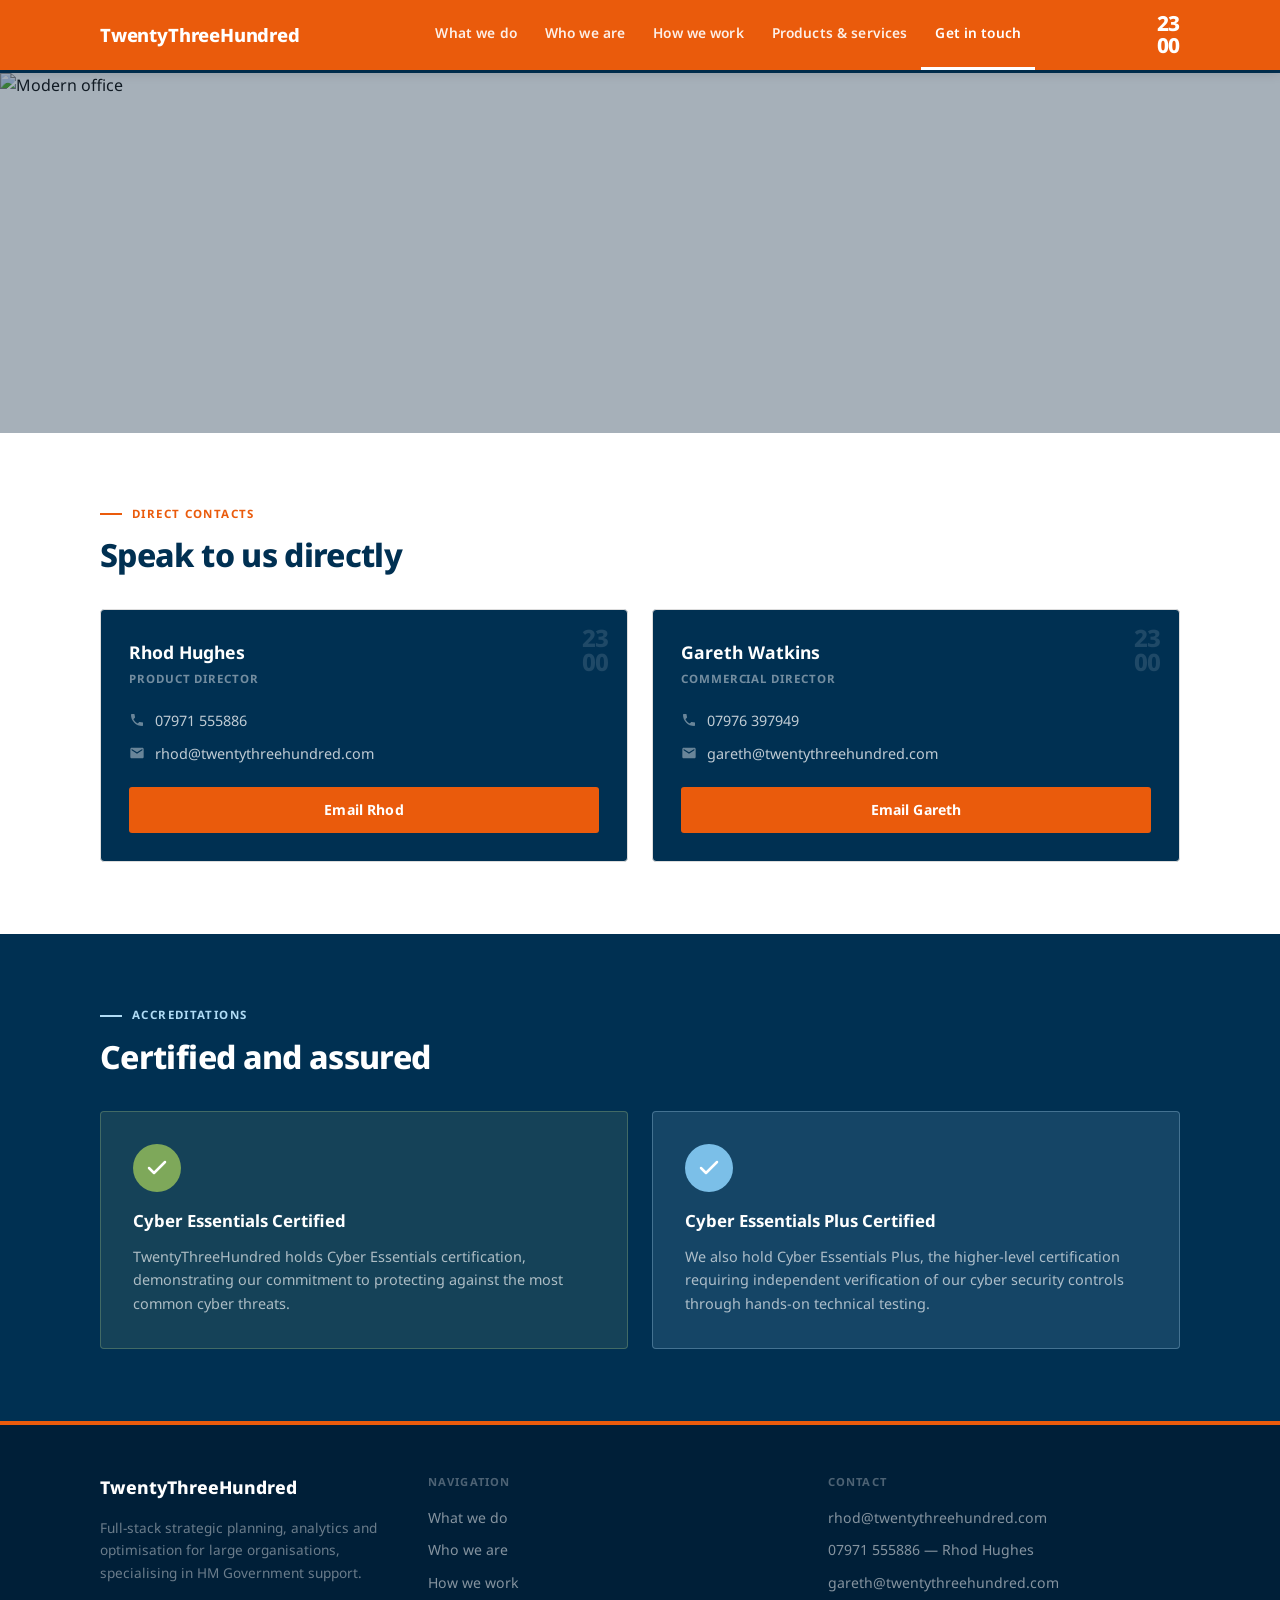
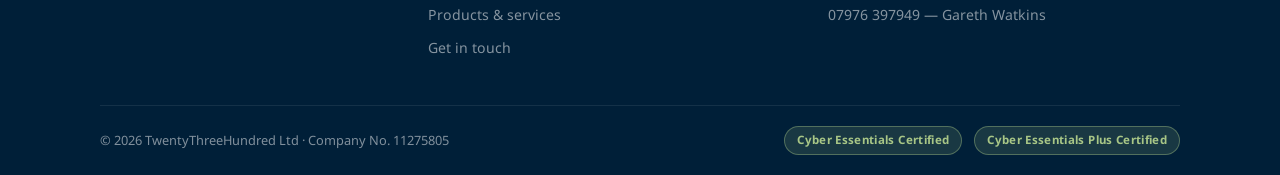
==== get-in-touch.html @ bb8312e0 "Full site rebuild v4" ====
<!DOCTYPE html>
<html lang="en">
<head>
<meta charset="UTF-8">
<meta name="viewport" content="width=device-width, initial-scale=1.0">
<title>Get in Touch — TwentyThreeHundred</title>
<link rel="preconnect" href="https://fonts.googleapis.com">
<link rel="preconnect" href="https://fonts.gstatic.com" crossorigin>
<link href="https://fonts.googleapis.com/css2?family=Noto+Sans:wght@400;500;600;700;800&display=swap" rel="stylesheet">
<link rel="stylesheet" href="style.css">
</head>
<body>

<header>
  <div class="wrap header-inner">
    <div class="logo-left">
      <span class="logo-left-text">TwentyThreeHundred</span>
    </div>
    <nav>
      <a href="index.html">What we do</a>
      <a href="who-we-are.html">Who we are</a>
      <a href="how-we-work.html">How we work</a>
      <a href="products-and-services.html">Products &amp; services</a>
      <a href="get-in-touch.html" class="active">Get in touch</a>
    </nav>
    <div class="logo-right">
      <div class="logo-right-text"><span>23</span><span>00</span></div>
    </div>
  </div>
</header>
<div class="accent-bar"></div>

<!-- HERO IMAGE - no text overlay as requested -->
<div style="position:relative;height:360px;overflow:hidden;">
  <img src="https://images.unsplash.com/photo-1497366216548-37526070297c?w=1600&q=80" alt="Modern office" style="width:100%;height:100%;object-fit:cover;object-position:center 40%;display:block;">
  <div style="position:absolute;inset:0;background:rgba(0,30,56,0.35);"></div>
</div>

<!-- CONTACT CARDS -->
<section class="section-white">
  <div class="wrap">
    <div class="section-eyebrow">Direct contacts</div>
    <h2>Speak to us directly</h2>
    <div class="two-col" style="margin-top:36px;align-items:start;gap:24px;">

      <!-- Card 1 - Rhod Hughes - navy with 2300 watermark logo -->
      <div class="contact-card">
        <div class="contact-card-logo">23<br>00</div>
        <h3>Rhod Hughes</h3>
        <div class="contact-role">Product Director</div>
        <div class="contact-row">
          <svg viewBox="0 0 24 24"><path d="M6.62 10.79c1.44 2.83 3.76 5.14 6.59 6.59l2.2-2.2c.27-.27.67-.36 1.02-.24 1.12.37 2.33.57 3.57.57.55 0 1 .45 1 1V20c0 .55-.45 1-1 1-9.39 0-17-7.61-17-17 0-.55.45-1 1-1h3.5c.55 0 1 .45 1 1 0 1.25.2 2.45.57 3.57.11.35.03.74-.25 1.02l-2.2 2.2z"/></svg>
          <a href="tel:07971555886">07971 555886</a>
        </div>
        <div class="contact-row">
          <svg viewBox="0 0 24 24"><path d="M20 4H4c-1.1 0-1.99.9-1.99 2L2 18c0 1.1.9 2 2 2h16c1.1 0 2-.9 2-2V6c0-1.1-.9-2-2-2zm0 4l-8 5-8-5V6l8 5 8-5v2z"/></svg>
          <a href="mailto:rhod@twentythreehundred.com">rhod@twentythreehundred.com</a>
        </div>
        <div style="margin-top:22px;">
          <a href="mailto:rhod@twentythreehundred.com" class="btn btn-orange" style="display:block;text-align:center;">Email Rhod</a>
        </div>
      </div>

      <!-- Card 2 - Gareth Watkins - same navy styling with 2300 watermark -->
      <div class="contact-card">
        <div class="contact-card-logo">23<br>00</div>
        <h3>Gareth Watkins</h3>
        <div class="contact-role">Commercial Director</div>
        <div class="contact-row">
          <svg viewBox="0 0 24 24"><path d="M6.62 10.79c1.44 2.83 3.76 5.14 6.59 6.59l2.2-2.2c.27-.27.67-.36 1.02-.24 1.12.37 2.33.57 3.57.57.55 0 1 .45 1 1V20c0 .55-.45 1-1 1-9.39 0-17-7.61-17-17 0-.55.45-1 1-1h3.5c.55 0 1 .45 1 1 0 1.25.2 2.45.57 3.57.11.35.03.74-.25 1.02l-2.2 2.2z"/></svg>
          <a href="tel:07976397949">07976 397949</a>
        </div>
        <div class="contact-row">
          <svg viewBox="0 0 24 24"><path d="M20 4H4c-1.1 0-1.99.9-1.99 2L2 18c0 1.1.9 2 2 2h16c1.1 0 2-.9 2-2V6c0-1.1-.9-2-2-2zm0 4l-8 5-8-5V6l8 5 8-5v2z"/></svg>
          <a href="mailto:gareth@twentythreehundred.com">gareth@twentythreehundred.com</a>
        </div>
        <div style="margin-top:22px;">
          <a href="mailto:gareth@twentythreehundred.com" class="btn btn-orange" style="display:block;text-align:center;">Email Gareth</a>
        </div>
      </div>

    </div>
  </div>
</section>

<!-- ACCREDITATIONS -->
<section class="section-navy">
  <div class="wrap">
    <div class="section-eyebrow light">Accreditations</div>
    <h2 class="white">Certified and assured</h2>
    <div class="two-col" style="margin-top:36px;align-items:start;gap:24px;">
      <div style="background:rgba(168,198,134,0.12);border:1px solid rgba(168,198,134,0.3);border-radius:4px;padding:32px;">
        <div style="width:48px;height:48px;background:var(--green-d);border-radius:50%;display:flex;align-items:center;justify-content:center;margin-bottom:16px;">
          <svg width="26" height="26" viewBox="0 0 26 26" fill="none"><path d="M5 13l5 5L21 7" stroke="white" stroke-width="2.5" stroke-linecap="round" stroke-linejoin="round"/></svg>
        </div>
        <h3 class="white" style="margin-bottom:10px;">Cyber Essentials Certified</h3>
        <p style="color:rgba(255,255,255,0.65);font-size:0.9rem;line-height:1.65;">TwentyThreeHundred holds Cyber Essentials certification, demonstrating our commitment to protecting against the most common cyber threats.</p>
      </div>
      <div style="background:rgba(175,219,245,0.12);border:1px solid rgba(175,219,245,0.3);border-radius:4px;padding:32px;">
        <div style="width:48px;height:48px;background:var(--sky-d);border-radius:50%;display:flex;align-items:center;justify-content:center;margin-bottom:16px;">
          <svg width="26" height="26" viewBox="0 0 26 26" fill="none"><path d="M5 13l5 5L21 7" stroke="white" stroke-width="2.5" stroke-linecap="round" stroke-linejoin="round"/></svg>
        </div>
        <h3 class="white" style="margin-bottom:10px;">Cyber Essentials Plus Certified</h3>
        <p style="color:rgba(255,255,255,0.65);font-size:0.9rem;line-height:1.65;">We also hold Cyber Essentials Plus, the higher-level certification requiring independent verification of our cyber security controls through hands-on technical testing.</p>
      </div>
    </div>
  </div>
</section>

<!-- FOOTER -->
<footer>
  <div class="wrap">
    <div class="footer-main">
      <div class="footer-brand">
        <div class="footer-brand-name">TwentyThreeHundred</div>
        <p>Full-stack strategic planning, analytics and optimisation for large organisations, specialising in HM Government support.</p>
      </div>
      <div class="footer-col">
        <h4>Navigation</h4>
        <a href="index.html">What we do</a>
        <a href="who-we-are.html">Who we are</a>
        <a href="how-we-work.html">How we work</a>
        <a href="products-and-services.html">Products &amp; services</a>
        <a href="get-in-touch.html">Get in touch</a>
      </div>
      <div class="footer-col">
        <h4>Contact</h4>
        <a href="mailto:rhod@twentythreehundred.com">rhod@twentythreehundred.com</a>
        <a href="tel:07971555886">07971 555886 — Rhod Hughes</a>
        <a href="mailto:gareth@twentythreehundred.com">gareth@twentythreehundred.com</a>
        <a href="tel:07976397949">07976 397949 — Gareth Watkins</a>
      </div>
    </div>
    <div class="footer-bottom">
      <span>&copy; 2026 TwentyThreeHundred Ltd · Company No. 11275805</span>
      <div class="footer-cert">
        <span class="cert-badge">Cyber Essentials Certified</span>
        <span class="cert-badge">Cyber Essentials Plus Certified</span>
      </div>
    </div>
  </div>
</footer>

</body>
</html>
---- style.css ----
/* ═══════════════════════════════════════════
   TwentyThreeHundred — Full Rebuild v4
   Palette: #EA5B0C orange  #003052 navy
            #AFDBF5 sky     #A8C686 green
            #848482 grey
   Font: Noto Sans (brand spec)
═══════════════════════════════════════════ */

:root {
  --orange:  #EA5B0C;
  --orange-d:#C44D0A;
  --navy:    #003052;
  --navy-d:  #001F38;
  --sky:     #AFDBF5;
  --sky-d:   #7BBFE8;
  --green:   #A8C686;
  --green-d: #7EA85A;
  --grey:    #848482;
  --grey-l:  #F0F0EF;
  --ink:     #1A1A1A;
  --muted:   #4D5560;
  --line:    #DCDCDC;
  --white:   #FFFFFF;
  --font:    'Noto Sans', -apple-system, BlinkMacSystemFont, sans-serif;
}

*, *::before, *::after { box-sizing: border-box; margin: 0; padding: 0; }
html { scroll-behavior: smooth; }
body { font-family: var(--font); color: var(--ink); background: var(--white); line-height: 1.6; font-size: 16px; }
img { max-width: 100%; display: block; }
a { color: inherit; text-decoration: none; }
.wrap { max-width: 1160px; margin: 0 auto; padding: 0 40px; }

/* ── HEADER ─────────────────────────────── */
header {
  background: var(--orange);
  position: sticky;
  top: 0;
  z-index: 200;
  box-shadow: 0 2px 12px rgba(0,0,0,0.15);
}
.header-inner {
  display: flex;
  align-items: center;
  justify-content: space-between;
  height: 70px;
  gap: 20px;
}

.logo-left img {
  height: 26px;
  width: auto;
  filter: brightness(0) invert(1);
  display: block;
}
.logo-left-text {
  font-weight: 800;
  font-size: 1.15rem;
  color: white;
  letter-spacing: -0.01em;
  white-space: nowrap;
}

.logo-right img {
  height: 50px;
  width: auto;
  filter: brightness(0) invert(1);
  display: block;
}
.logo-right-text {
  display: flex;
  flex-direction: column;
  line-height: 1.05;
  color: white;
  font-weight: 800;
  font-size: 1.3rem;
  letter-spacing: -0.02em;
}
.logo-right-text span { display: block; }

nav {
  display: flex;
  align-items: stretch;
  height: 70px;
  flex: 1;
  justify-content: center;
}
nav a {
  display: flex;
  align-items: center;
  padding: 0 14px;
  font-size: 0.86rem;
  font-weight: 600;
  color: rgba(255,255,255,0.9);
  letter-spacing: 0.01em;
  border-bottom: 3px solid transparent;
  transition: color 0.15s, border-color 0.15s, background 0.15s;
  white-space: nowrap;
}
nav a:hover { color: white; border-bottom-color: rgba(255,255,255,0.6); background: rgba(0,0,0,0.08); }
nav a.active { color: white; border-bottom-color: white; }

/* ── ACCENT BAR ─────────────────────────── */
.accent-bar { height: 3px; background: var(--navy); }

/* ── PAGE HERO ──────────────────────────── */
.page-hero {
  background: var(--navy);
  color: white;
  padding: 72px 0 64px;
  position: relative;
  overflow: hidden;
}
.page-hero::after {
  content: "";
  position: absolute;
  inset: 0;
  background: linear-gradient(135deg, rgba(234,91,12,0.15) 0%, transparent 55%);
  pointer-events: none;
}
.page-hero-inner { position: relative; z-index: 1; }
.page-eyebrow {
  display: inline-flex;
  align-items: center;
  gap: 10px;
  font-size: 0.72rem;
  font-weight: 700;
  letter-spacing: 0.12em;
  text-transform: uppercase;
  color: var(--orange);
  margin-bottom: 18px;
}
.page-eyebrow::before { content: ""; display: block; width: 28px; height: 2px; background: var(--orange); }
.page-hero h1 { font-size: 2.6rem; font-weight: 800; line-height: 1.08; letter-spacing: -0.025em; max-width: 22ch; margin-bottom: 18px; }
.page-hero p { font-size: 1.05rem; color: rgba(255,255,255,0.7); max-width: 55ch; line-height: 1.75; }

/* ── IMAGE HERO ─────────────────────────── */
.img-hero { position: relative; overflow: hidden; }
.img-hero img.hero-bg { width: 100%; height: 100%; object-fit: cover; object-position: center; display: block; }
.img-hero-overlay {
  position: absolute; inset: 0;
  background: linear-gradient(90deg, rgba(0,30,56,0.88) 0%, rgba(0,30,56,0.55) 55%, rgba(0,30,56,0.15) 100%);
  display: flex; align-items: center;
}
.img-hero-content { padding: 0 40px; }
.img-hero-content h1 { font-size: 2.6rem; font-weight: 800; line-height: 1.08; letter-spacing: -0.025em; color: white; margin-bottom: 16px; }
.img-hero-content p { font-size: 1.02rem; color: rgba(255,255,255,0.78); line-height: 1.75; max-width: 55ch; margin-bottom: 28px; }
.hero-eyebrow { display: inline-flex; align-items: center; gap: 10px; font-size: 0.72rem; font-weight: 700; letter-spacing: 0.12em; text-transform: uppercase; color: var(--sky); margin-bottom: 18px; }
.hero-eyebrow::before { content: ""; display: block; width: 24px; height: 2px; background: var(--sky); }

/* ── SECTIONS ───────────────────────────── */
.section-white { background: var(--white); padding: 72px 0; }
.section-grey { background: var(--grey-l); padding: 72px 0; }
.section-navy { background: var(--navy); padding: 72px 0; color: white; }
.section-sky { background: var(--sky); padding: 72px 0; }
.section-green { background: var(--green); padding: 72px 0; }
.section-orange { background: var(--orange); padding: 72px 0; color: white; }

.section-eyebrow {
  font-size: 0.72rem;
  font-weight: 700;
  letter-spacing: 0.12em;
  text-transform: uppercase;
  color: var(--orange);
  margin-bottom: 14px;
  display: flex;
  align-items: center;
  gap: 10px;
}
.section-eyebrow::before { content: ""; display: block; width: 22px; height: 2px; background: var(--orange); flex-shrink: 0; }
.section-eyebrow.light { color: var(--sky); }
.section-eyebrow.light::before { background: var(--sky); }
.section-eyebrow.white-ey { color: white; }
.section-eyebrow.white-ey::before { background: white; }

h2 { font-size: 2rem; font-weight: 800; line-height: 1.12; letter-spacing: -0.02em; color: var(--navy); margin-bottom: 18px; }
h2.white { color: white; }
h3 { font-size: 1.05rem; font-weight: 700; color: var(--navy); margin-bottom: 8px; }
h3.white { color: white; }
p.lead { font-size: 1rem; color: var(--muted); line-height: 1.78; margin-bottom: 14px; }
p.lead.white { color: rgba(255,255,255,0.72); }

/* ── BUTTONS ────────────────────────────── */
.btn { display: inline-block; padding: 12px 26px; font-family: var(--font); font-weight: 700; font-size: 0.88rem; border-radius: 3px; transition: all 0.15s; cursor: pointer; letter-spacing: 0.01em; border: none; }
.btn-orange { background: var(--orange); color: white; }
.btn-orange:hover { background: var(--orange-d); }
.btn-navy { background: var(--navy); color: white; }
.btn-navy:hover { background: var(--navy-d); }
.btn-white { background: white; color: var(--navy); }
.btn-white:hover { background: var(--grey-l); }
.btn-outline-white { background: transparent; color: white; border: 2px solid rgba(255,255,255,0.5); padding: 12px 26px; font-family: var(--font); font-weight: 700; font-size: 0.88rem; border-radius: 3px; transition: all 0.15s; display: inline-block; }
.btn-outline-white:hover { border-color: white; background: rgba(255,255,255,0.08); }

/* ── GRIDS ──────────────────────────────── */
.two-col { display: grid; grid-template-columns: 1fr 1fr; gap: 56px; align-items: center; }
.two-col.start { align-items: start; }
.three-col { display: grid; grid-template-columns: repeat(3, 1fr); gap: 22px; }
.two-by-two { display: grid; grid-template-columns: 1fr 1fr; gap: 16px; }

/* ── CARDS ──────────────────────────────── */
.card { background: white; border: 1px solid var(--line); border-radius: 4px; padding: 28px; }
.card-top-orange { border-top: 4px solid var(--orange); }
.card-top-sky { border-top: 4px solid var(--sky-d); }
.card-top-green { border-top: 4px solid var(--green-d); }
.card-top-navy { border-top: 4px solid var(--navy); }
.card-top-grey { border-top: 4px solid var(--grey); }
.card p { font-size: 0.9rem; color: var(--muted); line-height: 1.65; }
.card h3 { margin-bottom: 10px; }

/* ── APPROACH CARDS ─────────────────────── */
.approach-card { background: white; border-radius: 4px; padding: 24px 26px; border-left: 5px solid var(--orange); box-shadow: 0 1px 4px rgba(0,0,0,0.06); }
.approach-card.sky { border-left-color: var(--sky-d); }
.approach-card.green { border-left-color: var(--green-d); }
.approach-card.navy { border-left-color: var(--navy); }
.approach-card h3 { font-size: 0.95rem; margin-bottom: 6px; }
.approach-card p { font-size: 0.88rem; color: var(--muted); line-height: 1.65; margin: 0; }

/* ── PILLAR CARDS ───────────────────────── */
.pillar-card { border-radius: 4px; padding: 32px 28px; text-align: center; background: white; border: 1px solid var(--line); }
.pillar-from { font-size: 0.72rem; font-weight: 700; letter-spacing: 0.08em; text-transform: uppercase; color: var(--grey); margin-bottom: 10px; }
.pillar-to { font-size: 1rem; font-weight: 700; color: var(--navy); margin-bottom: 14px; }
.pillar-card p { font-size: 0.88rem; color: var(--muted); line-height: 1.65; }

/* ── LIFECYCLE CIRCLE ───────────────────── */
.lifecycle-circle {
  display: flex;
  justify-content: center;
  align-items: flex-start;
  gap: 20px;
  flex-wrap: wrap;
  margin-top: 44px;
  position: relative;
}
.lifecycle-circle::before {
  content: "";
  position: absolute;
  top: 38px;
  left: 10%;
  right: 10%;
  height: 2px;
  background: linear-gradient(90deg, var(--orange), var(--sky-d), var(--green-d), var(--grey), var(--orange));
  opacity: 0.25;
  border-radius: 2px;
}
.lc-node { display: flex; flex-direction: column; align-items: center; text-align: center; width: 150px; }
.lc-circle {
  width: 78px; height: 78px; border-radius: 50%;
  display: flex; align-items: center; justify-content: center;
  margin-bottom: 14px;
  font-size: 0.75rem; font-weight: 700; color: white;
  text-align: center; line-height: 1.3; padding: 10px;
  position: relative; z-index: 1;
}
.lc-node h4 { font-size: 0.85rem; font-weight: 700; color: white; margin-bottom: 5px; }
.lc-node p { font-size: 0.74rem; color: rgba(255,255,255,0.52); line-height: 1.5; }

/* ── SERVICE LIST ───────────────────────── */
.svc-list { display: flex; flex-direction: column; gap: 0; margin-top: 32px; border-radius: 6px; overflow: hidden; box-shadow: 0 2px 16px rgba(0,0,0,0.07); }
.svc-row {
  display: grid;
  grid-template-columns: 64px 190px 1fr;
  align-items: start;
  gap: 28px;
  padding: 26px 32px;
  background: white;
  border-bottom: 1px solid var(--line);
  transition: background 0.15s;
}
.svc-row:last-child { border-bottom: none; }
.svc-row:hover { background: #FAFBFC; }
.svc-row-icon { width: 52px; height: 52px; object-fit: contain; margin-top: 4px; }
.svc-row-name { font-size: 0.98rem; font-weight: 700; color: var(--navy); line-height: 1.3; padding-top: 4px; }
.svc-row-body p { font-size: 0.88rem; color: var(--muted); line-height: 1.65; margin-bottom: 10px; }
.svc-tags { display: flex; gap: 6px; flex-wrap: wrap; }
.svc-tag { font-size: 0.7rem; font-weight: 600; color: var(--orange); background: rgba(234,91,12,0.08); border: 1px solid rgba(234,91,12,0.22); padding: 3px 9px; border-radius: 100px; }
.svc-row:nth-child(1) { border-left: 5px solid var(--orange); }
.svc-row:nth-child(2) { border-left: 5px solid var(--sky-d); }
.svc-row:nth-child(3) { border-left: 5px solid var(--green-d); }
.svc-row:nth-child(4) { border-left: 5px solid var(--navy); }
.svc-row:nth-child(5) { border-left: 5px solid var(--grey); }
.svc-row:nth-child(6) { border-left: 5px solid var(--orange); }
.svc-row:nth-child(7) { border-left: 5px solid var(--sky-d); }
.svc-row:nth-child(8) { border-left: 5px solid var(--green-d); }
.svc-row:nth-child(9) { border-left: 5px solid var(--navy); }
.svc-row:nth-child(10) { border-left: 5px solid var(--grey); }

/* ── STATS ROW ──────────────────────────── */
.stats-row { display: flex; gap: 0; background: var(--orange); }
.stat { flex: 1; padding: 26px 32px; border-right: 1px solid rgba(255,255,255,0.2); text-align: center; }
.stat:last-child { border-right: none; }
.stat-num { font-size: 2.2rem; font-weight: 800; color: white; line-height: 1; }
.stat-label { font-size: 0.72rem; font-weight: 600; color: rgba(255,255,255,0.82); text-transform: uppercase; letter-spacing: 0.05em; margin-top: 4px; }

/* ── IMAGE BLOCKS ───────────────────────── */
.img-block { border-radius: 4px; overflow: hidden; }
.img-block img { width: 100%; height: 300px; object-fit: cover; display: block; }
.img-block-tall img { height: 400px; }

/* ── CONTACT CARDS ──────────────────────── */
.contact-card {
  border: 1px solid var(--line);
  border-radius: 4px;
  padding: 28px;
  background: var(--navy);
  color: white;
  position: relative;
  overflow: hidden;
}
.contact-card-logo {
  position: absolute;
  top: 16px;
  right: 18px;
  font-size: 1.5rem;
  font-weight: 800;
  color: rgba(255,255,255,0.12);
  line-height: 1;
  text-align: right;
  letter-spacing: -0.02em;
}
.contact-card h3 { color: white; margin-bottom: 4px; font-size: 1.1rem; }
.contact-role { font-size: 0.72rem; font-weight: 700; letter-spacing: 0.08em; text-transform: uppercase; color: rgba(255,255,255,0.45); margin-bottom: 20px; }
.contact-row { display: flex; align-items: center; gap: 10px; font-size: 0.9rem; color: rgba(255,255,255,0.75); margin-bottom: 10px; }
.contact-row svg { width: 16px; height: 16px; flex-shrink: 0; opacity: 0.55; fill: currentColor; }
.contact-row a { color: rgba(255,255,255,0.75); transition: color 0.15s; }
.contact-row a:hover { color: white; }

/* ── FOOTER ─────────────────────────────── */
footer { background: var(--navy-d); color: rgba(255,255,255,0.5); border-top: 4px solid var(--orange); }
.footer-main { padding: 48px 0 36px; display: grid; grid-template-columns: 280px 1fr 1fr; gap: 48px; }
.footer-brand p { font-size: 0.85rem; color: rgba(255,255,255,0.42); margin-top: 16px; line-height: 1.65; }
.footer-col h4 { font-size: 0.7rem; font-weight: 700; letter-spacing: 0.1em; text-transform: uppercase; color: rgba(255,255,255,0.3); margin-bottom: 16px; }
.footer-col a { display: block; font-size: 0.88rem; color: rgba(255,255,255,0.52); margin-bottom: 10px; transition: color 0.15s; }
.footer-col a:hover { color: white; }
.footer-bottom { border-top: 1px solid rgba(255,255,255,0.08); padding: 20px 0; display: flex; justify-content: space-between; align-items: center; font-size: 0.8rem; flex-wrap: wrap; gap: 8px; }
.footer-cert { display: flex; gap: 12px; flex-wrap: wrap; }
.cert-badge { background: rgba(168,198,134,0.15); border: 1px solid rgba(168,198,134,0.4); color: var(--green); font-size: 0.72rem; font-weight: 700; padding: 4px 12px; border-radius: 100px; letter-spacing: 0.03em; }

/* ── SHARED FOOTER HTML ─────────────────── */
.footer-brand-name { font-weight: 800; font-size: 1.1rem; color: white; }

/* ── RESPONSIVE ─────────────────────────── */
@media (max-width: 1024px) {
  .svc-row { grid-template-columns: 52px 1fr; }
  .svc-row-name { grid-column: 2; }
  .svc-row-body { grid-column: 1 / -1; }
}
@media (max-width: 860px) {
  .two-col, .three-col { grid-template-columns: 1fr; gap: 28px; }
  .two-by-two { grid-template-columns: 1fr; }
  .page-hero h1, .img-hero-content h1 { font-size: 1.9rem; }
  h2 { font-size: 1.7rem; }
  .footer-main { grid-template-columns: 1fr; gap: 28px; }
  .wrap { padding: 0 20px; }
  nav a { padding: 0 9px; font-size: 0.78rem; }
  .stats-row { flex-wrap: wrap; }
  .stat { min-width: 50%; }
}
@media (max-width: 640px) {
  nav a:not(.active) { display: none; }
  .lifecycle-circle::before { display: none; }
}
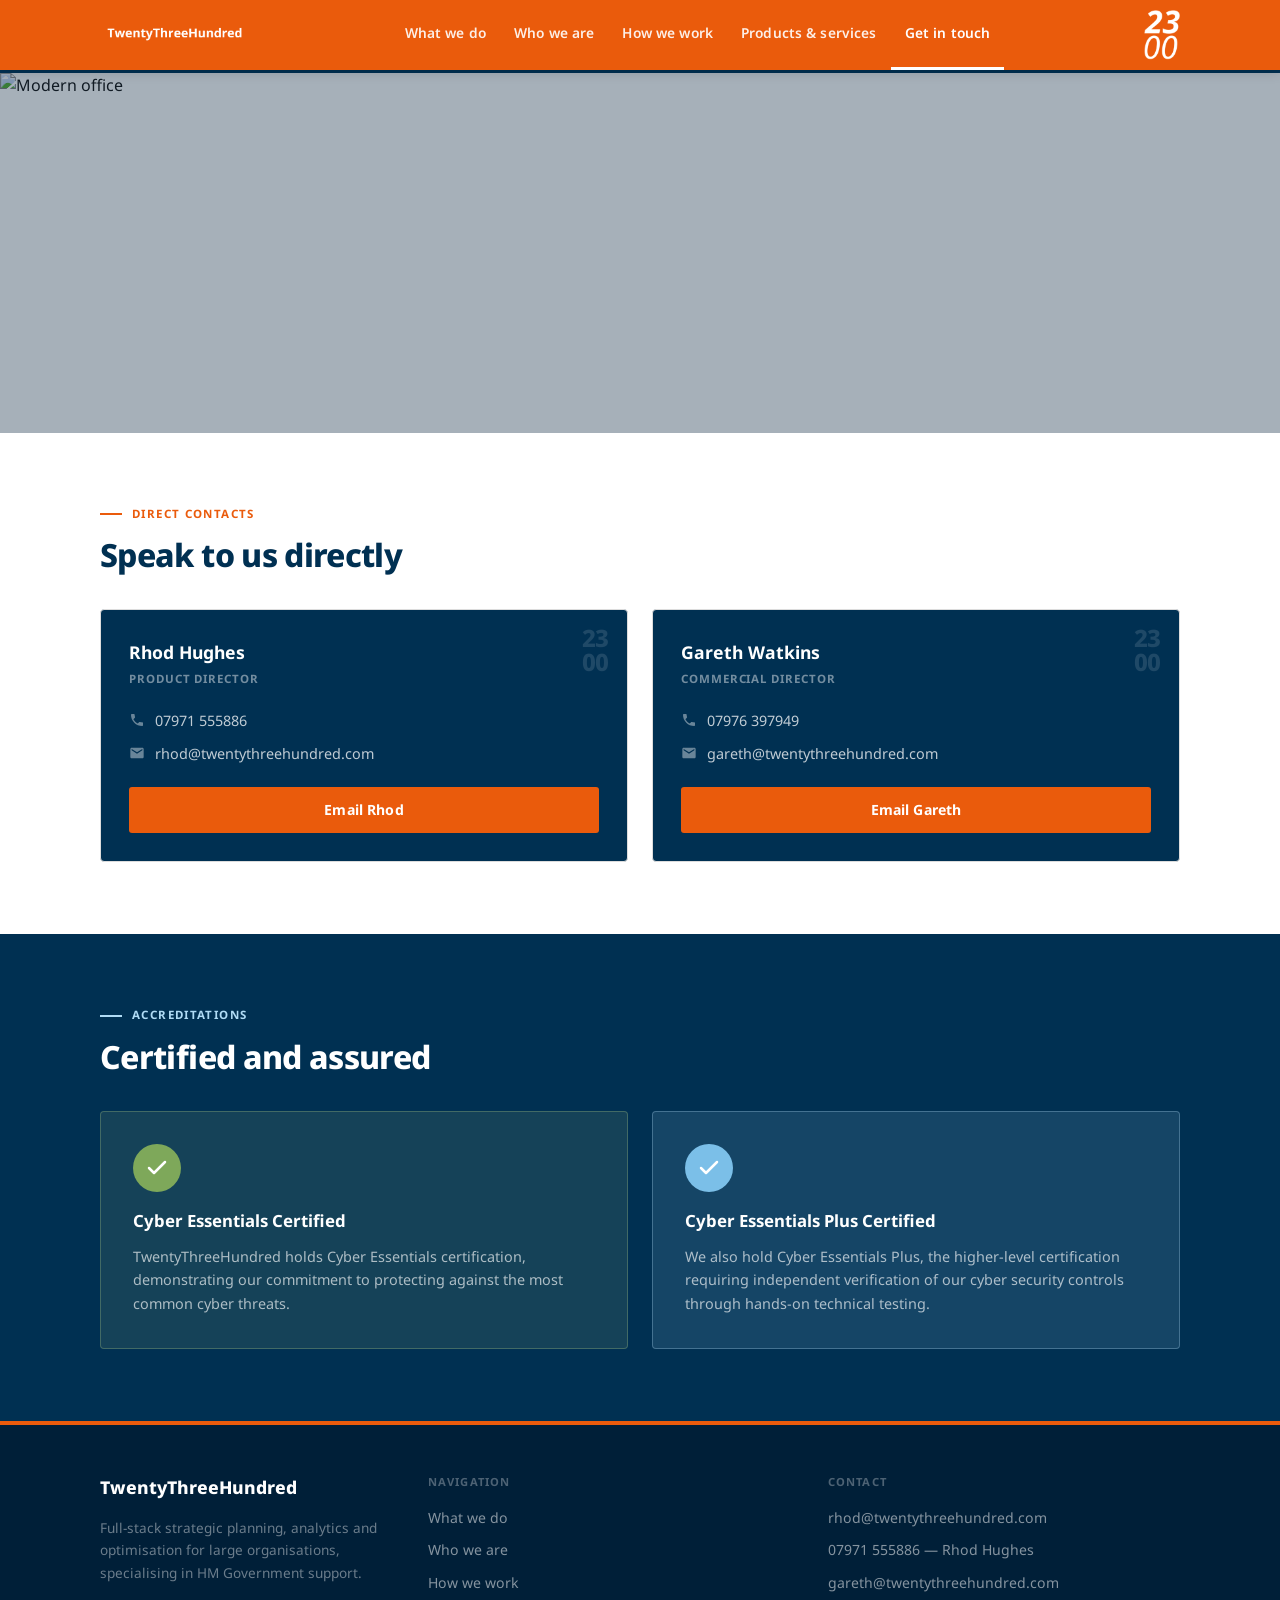
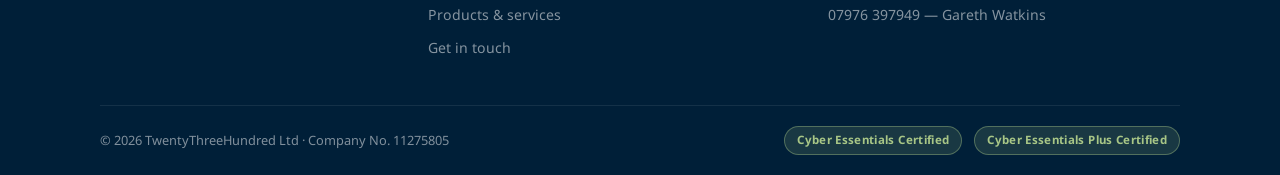
==== commit 6a2bc99b: "Replace text logos with image logos in header" ====
--- a/get-in-touch.html
+++ b/get-in-touch.html
@@ -14,7 +14,7 @@
 <header>
   <div class="wrap header-inner">
     <div class="logo-left">
-      <span class="logo-left-text">TwentyThreeHundred</span>
+      <img src="TwentyThreeHundred Logo White.png" alt="TwentyThreeHundred">
     </div>
     <nav>
       <a href="index.html">What we do</a>
@@ -24,7 +24,7 @@
       <a href="get-in-touch.html" class="active">Get in touch</a>
     </nav>
     <div class="logo-right">
-      <div class="logo-right-text"><span>23</span><span>00</span></div>
+      <img src="2300 Logo White.png" alt="2300">
     </div>
   </div>
 </header>
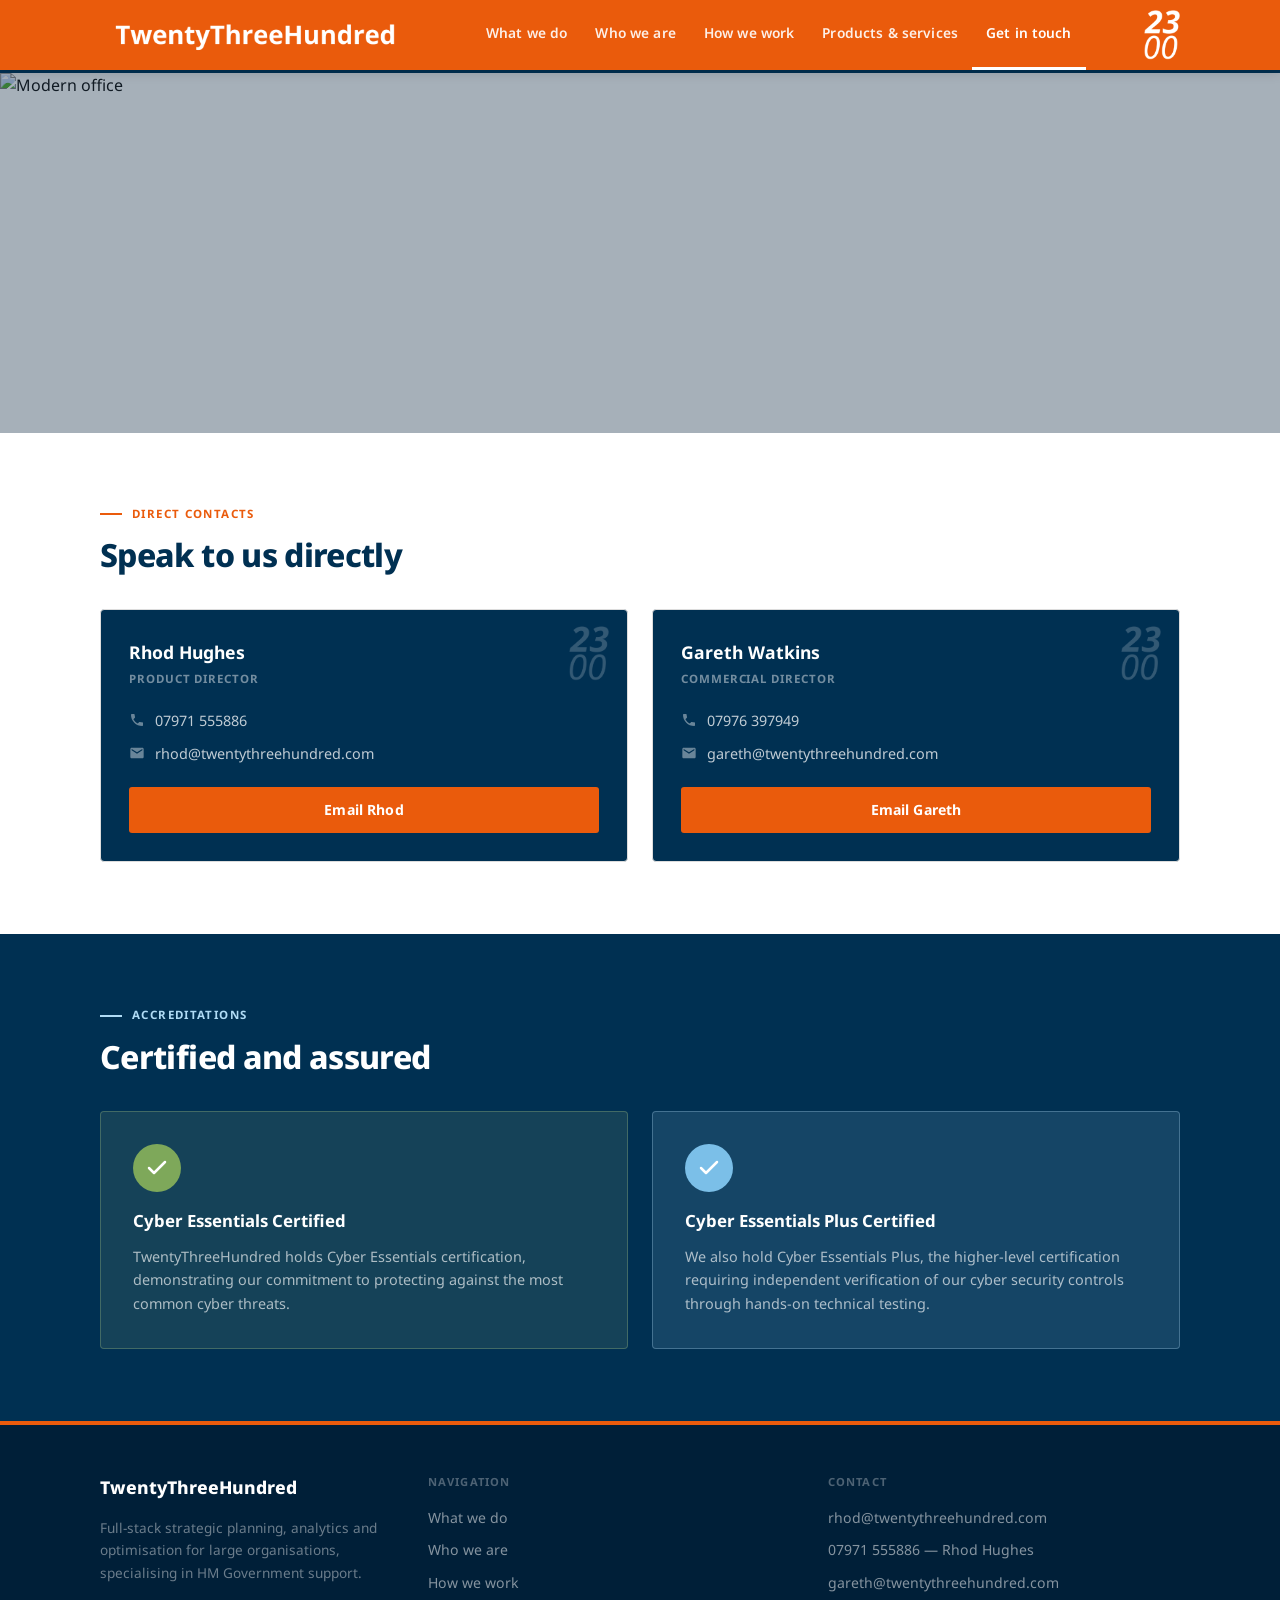
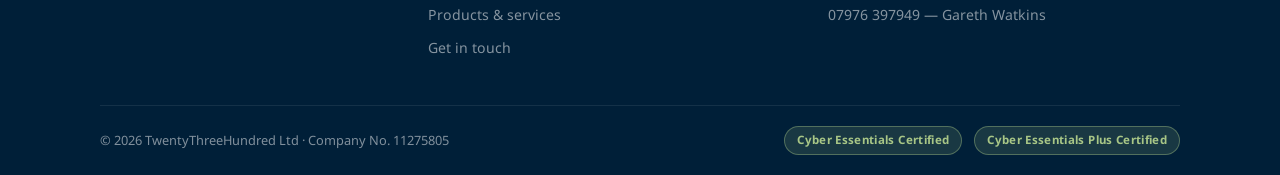
==== commit 79494091: "Replace text logos with image logos for contacts" ====
--- a/get-in-touch.html
+++ b/get-in-touch.html
@@ -45,7 +45,7 @@
 
       <!-- Card 1 - Rhod Hughes - navy with 2300 watermark logo -->
       <div class="contact-card">
-        <div class="contact-card-logo">23<br>00</div>
+        <img src="2300 Logo White.png" alt="2300" style="width:40px;opacity:0.2;position:absolute;top:16px;right:18px;">
         <h3>Rhod Hughes</h3>
         <div class="contact-role">Product Director</div>
         <div class="contact-row">
@@ -63,7 +63,7 @@
 
       <!-- Card 2 - Gareth Watkins - same navy styling with 2300 watermark -->
       <div class="contact-card">
-        <div class="contact-card-logo">23<br>00</div>
+        <img src="2300 Logo White.png" alt="2300" style="width:40px;opacity:0.2;position:absolute;top:16px;right:18px;">
         <h3>Gareth Watkins</h3>
         <div class="contact-role">Commercial Director</div>
         <div class="contact-row">
--- a/style.css
+++ b/style.css
@@ -48,10 +48,11 @@
 }
 
 .logo-left img {
-  height: 26px;
+  height: 54px;
   width: auto;
   filter: brightness(0) invert(1);
   display: block;
+   margin-top: 8px;
 }
 .logo-left-text {
   font-weight: 800;
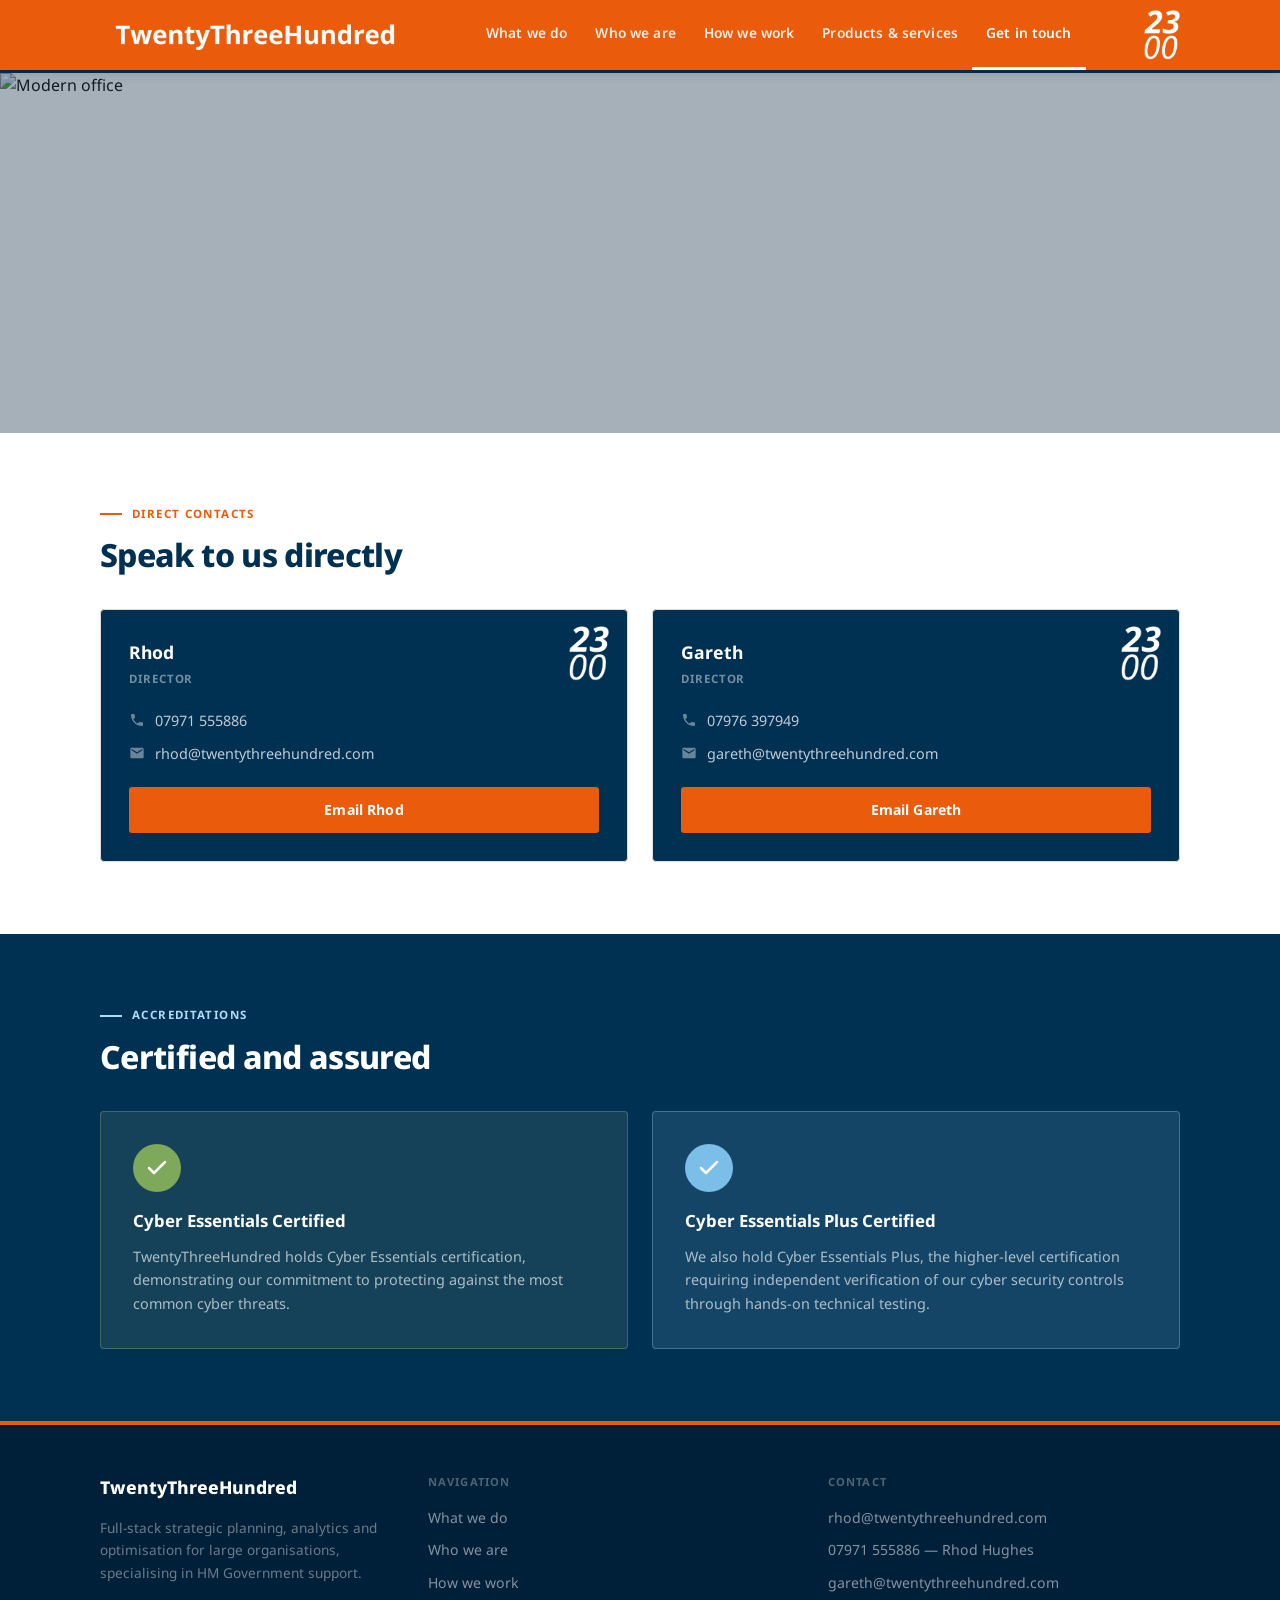
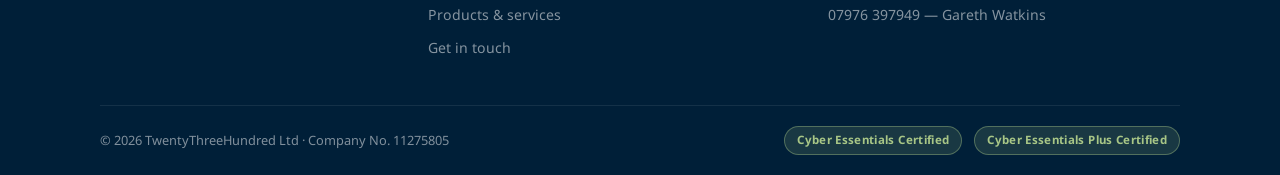
==== commit fdfe98ff: "Update contact cards with new titles and image opacity" ====
--- a/get-in-touch.html
+++ b/get-in-touch.html
@@ -32,7 +32,7 @@
 
 <!-- HERO IMAGE - no text overlay as requested -->
 <div style="position:relative;height:360px;overflow:hidden;">
-  <img src="https://images.unsplash.com/photo-1497366216548-37526070297c?w=1600&q=80" alt="Modern office" style="width:100%;height:100%;object-fit:cover;object-position:center 40%;display:block;">
+  <img src="https://images.unsplash.com/photo-1497366811353-6870744d04b2?w=1600&q=80" alt="Modern office" style="width:100%;height:100%;object-fit:cover;object-position:center 40%;display:block;">
   <div style="position:absolute;inset:0;background:rgba(0,30,56,0.35);"></div>
 </div>
 
@@ -45,9 +45,9 @@
 
       <!-- Card 1 - Rhod Hughes - navy with 2300 watermark logo -->
       <div class="contact-card">
-        <img src="2300 Logo White.png" alt="2300" style="width:40px;opacity:0.2;position:absolute;top:16px;right:18px;">
-        <h3>Rhod Hughes</h3>
-        <div class="contact-role">Product Director</div>
+        <img src="2300 Logo White.png" alt="2300" style="width:40px;opacity:1;position:absolute;top:16px;right:18px;">
+        <h3>Rhod</h3>
+        <div class="contact-role">Director</div>
         <div class="contact-row">
           <svg viewBox="0 0 24 24"><path d="M6.62 10.79c1.44 2.83 3.76 5.14 6.59 6.59l2.2-2.2c.27-.27.67-.36 1.02-.24 1.12.37 2.33.57 3.57.57.55 0 1 .45 1 1V20c0 .55-.45 1-1 1-9.39 0-17-7.61-17-17 0-.55.45-1 1-1h3.5c.55 0 1 .45 1 1 0 1.25.2 2.45.57 3.57.11.35.03.74-.25 1.02l-2.2 2.2z"/></svg>
           <a href="tel:07971555886">07971 555886</a>
@@ -63,9 +63,9 @@
 
       <!-- Card 2 - Gareth Watkins - same navy styling with 2300 watermark -->
       <div class="contact-card">
-        <img src="2300 Logo White.png" alt="2300" style="width:40px;opacity:0.2;position:absolute;top:16px;right:18px;">
-        <h3>Gareth Watkins</h3>
-        <div class="contact-role">Commercial Director</div>
+       <img src="2300 Logo White.png" alt="2300" style="width:40px;opacity:1;position:absolute;top:16px;right:18px;">
+        <h3>Gareth</h3>
+        <div class="contact-role">Director</div>
         <div class="contact-row">
           <svg viewBox="0 0 24 24"><path d="M6.62 10.79c1.44 2.83 3.76 5.14 6.59 6.59l2.2-2.2c.27-.27.67-.36 1.02-.24 1.12.37 2.33.57 3.57.57.55 0 1 .45 1 1V20c0 .55-.45 1-1 1-9.39 0-17-7.61-17-17 0-.55.45-1 1-1h3.5c.55 0 1 .45 1 1 0 1.25.2 2.45.57 3.57.11.35.03.74-.25 1.02l-2.2 2.2z"/></svg>
           <a href="tel:07976397949">07976 397949</a>
--- a/style.css
+++ b/style.css
@@ -132,7 +132,7 @@
   margin-bottom: 18px;
 }
 .page-eyebrow::before { content: ""; display: block; width: 28px; height: 2px; background: var(--orange); }
-.page-hero h1 { font-size: 2.6rem; font-weight: 800; line-height: 1.08; letter-spacing: -0.025em; max-width: 22ch; margin-bottom: 18px; }
+.page-hero h1 { font-size: 2.6rem; font-weight: 800; line-height: 1.08; letter-spacing: -0.025em; max-width: 55ch; margin-bottom: 18px; }
 .page-hero p { font-size: 1.05rem; color: rgba(255,255,255,0.7); max-width: 55ch; line-height: 1.75; }
 
 /* ── IMAGE HERO ─────────────────────────── */
@@ -158,6 +158,7 @@
 .section-orange { background: var(--orange); padding: 72px 0; color: white; }
 
 .section-eyebrow {
+  font-family: var(--font);
   font-size: 0.72rem;
   font-weight: 700;
   letter-spacing: 0.12em;
@@ -174,7 +175,16 @@
 .section-eyebrow.white-ey { color: white; }
 .section-eyebrow.white-ey::before { background: white; }
 
-h2 { font-size: 2rem; font-weight: 800; line-height: 1.12; letter-spacing: -0.02em; color: var(--navy); margin-bottom: 18px; }
+.banner-quote {
+  font-family: var(--font);
+  font-size: 1.6rem;
+  font-weight: 700;
+  line-height: 1.35;
+  letter-spacing: -0.01em;
+  margin: 0;
+}
+
+h2 { font-family: var(--font); font-size: 2rem; font-weight: 800; line-height: 1.12; letter-spacing: -0.02em; color: var(--navy); margin-bottom: 18px; }
 h2.white { color: white; }
 h3 { font-size: 1.05rem; font-weight: 700; color: var(--navy); margin-bottom: 8px; }
 h3.white { color: white; }
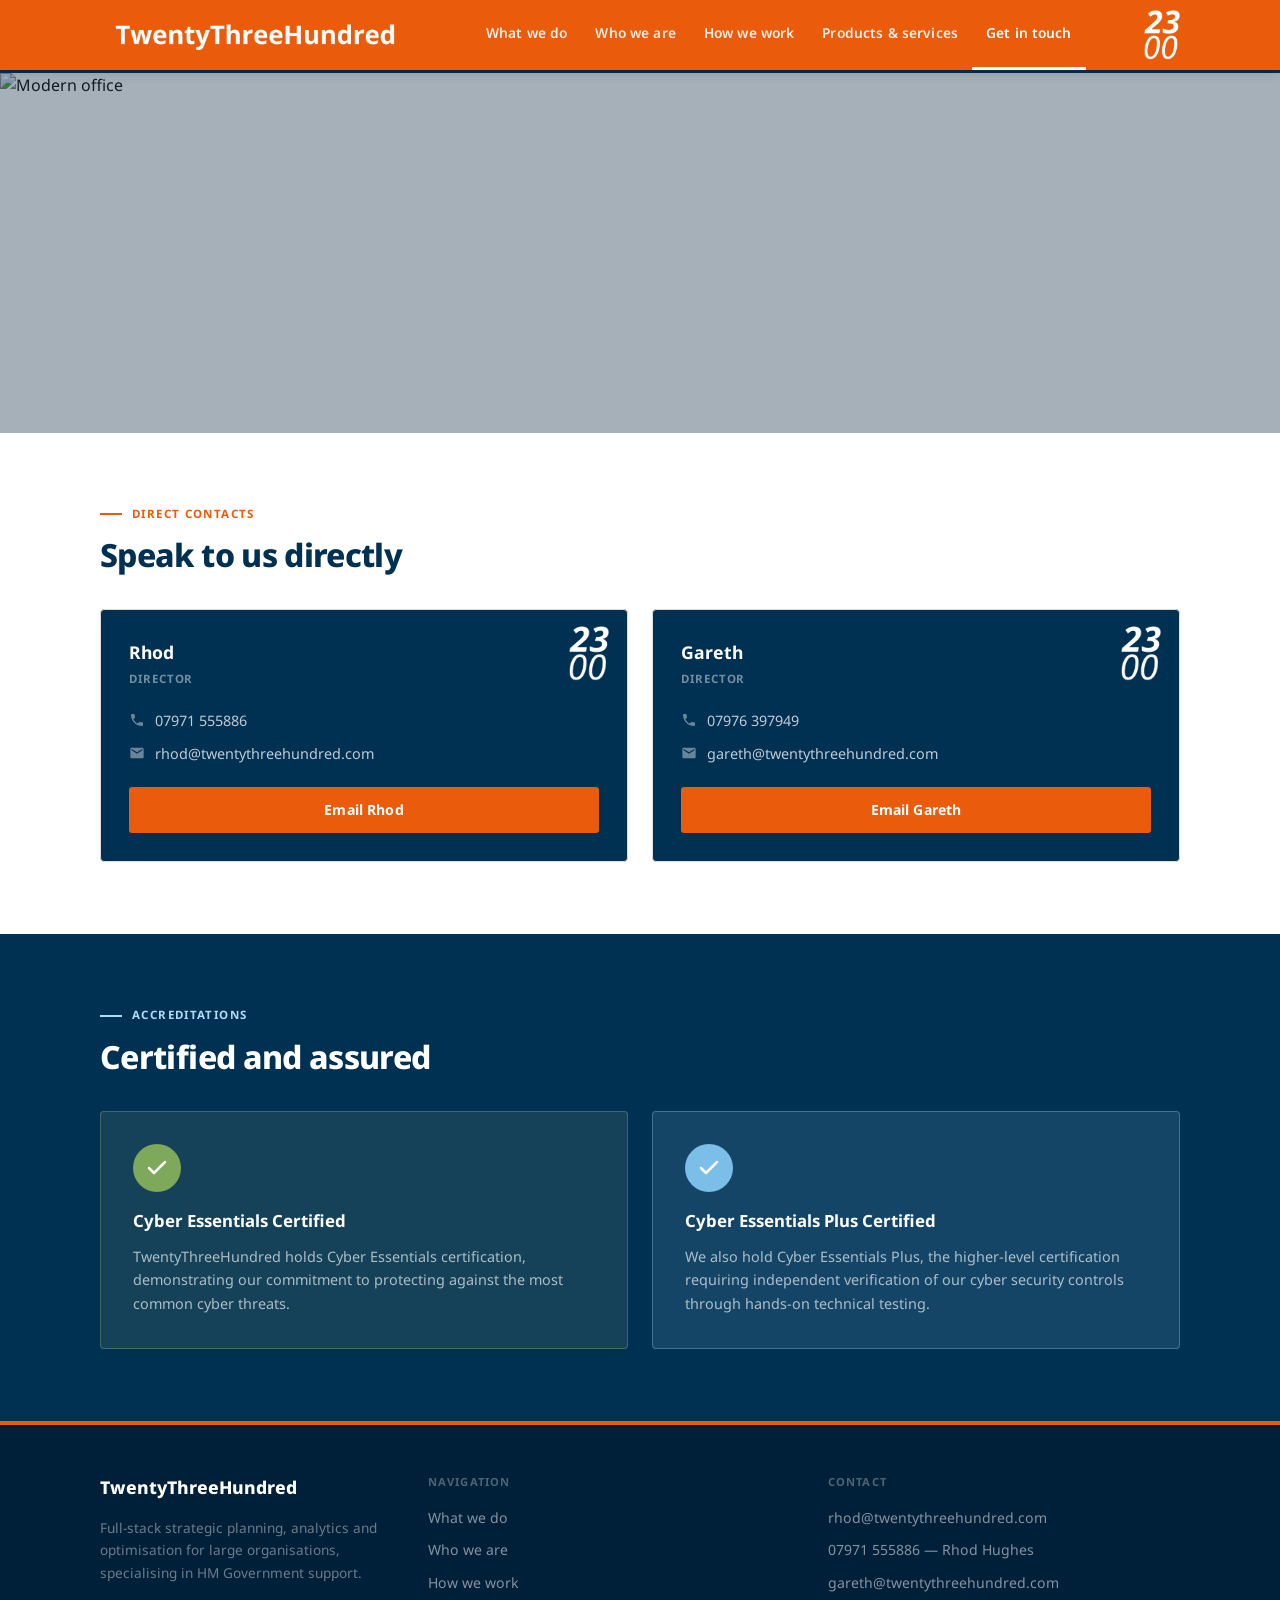
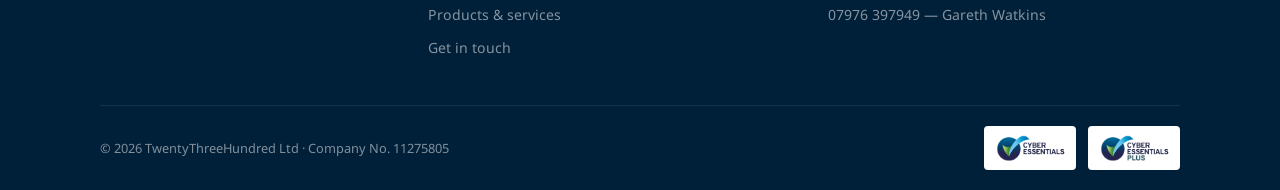
==== commit 221477ff: "Update footer to use image badges for certifications Replaced text badges with image badges for cert" ====
--- a/get-in-touch.html
+++ b/get-in-touch.html
@@ -14,7 +14,7 @@
 <header>
   <div class="wrap header-inner">
     <div class="logo-left">
-      <img src="TwentyThreeHundred Logo White.png" alt="TwentyThreeHundred">
+      <a href="index.html"><img src="TwentyThreeHundred Logo White.png" alt="TwentyThreeHundred"></a>
     </div>
     <nav>
       <a href="index.html">What we do</a>
@@ -133,9 +133,9 @@
     </div>
     <div class="footer-bottom">
       <span>&copy; 2026 TwentyThreeHundred Ltd · Company No. 11275805</span>
-      <div class="footer-cert">
-        <span class="cert-badge">Cyber Essentials Certified</span>
-        <span class="cert-badge">Cyber Essentials Plus Certified</span>
+            <div class="footer-cert">
+        <img src="cyber-essentials.png" alt="Cyber Essentials Certified" style="height:44px;width:auto;background:white;border-radius:4px;padding:4px 8px;">
+        <img src="cyber-essentials-plus.png" alt="Cyber Essentials Plus Certified" style="height:44px;width:auto;background:white;border-radius:4px;padding:4px 8px;">
       </div>
     </div>
   </div>
--- a/style.css
+++ b/style.css
@@ -370,3 +370,8 @@
   nav a:not(.active) { display: none; }
   .lifecycle-circle::before { display: none; }
 }
+
+@media (max-width: 640px) {
+  nav a:not(.active) { display: none; }
+  .lifecycle-circle::before { display: none; }
+}
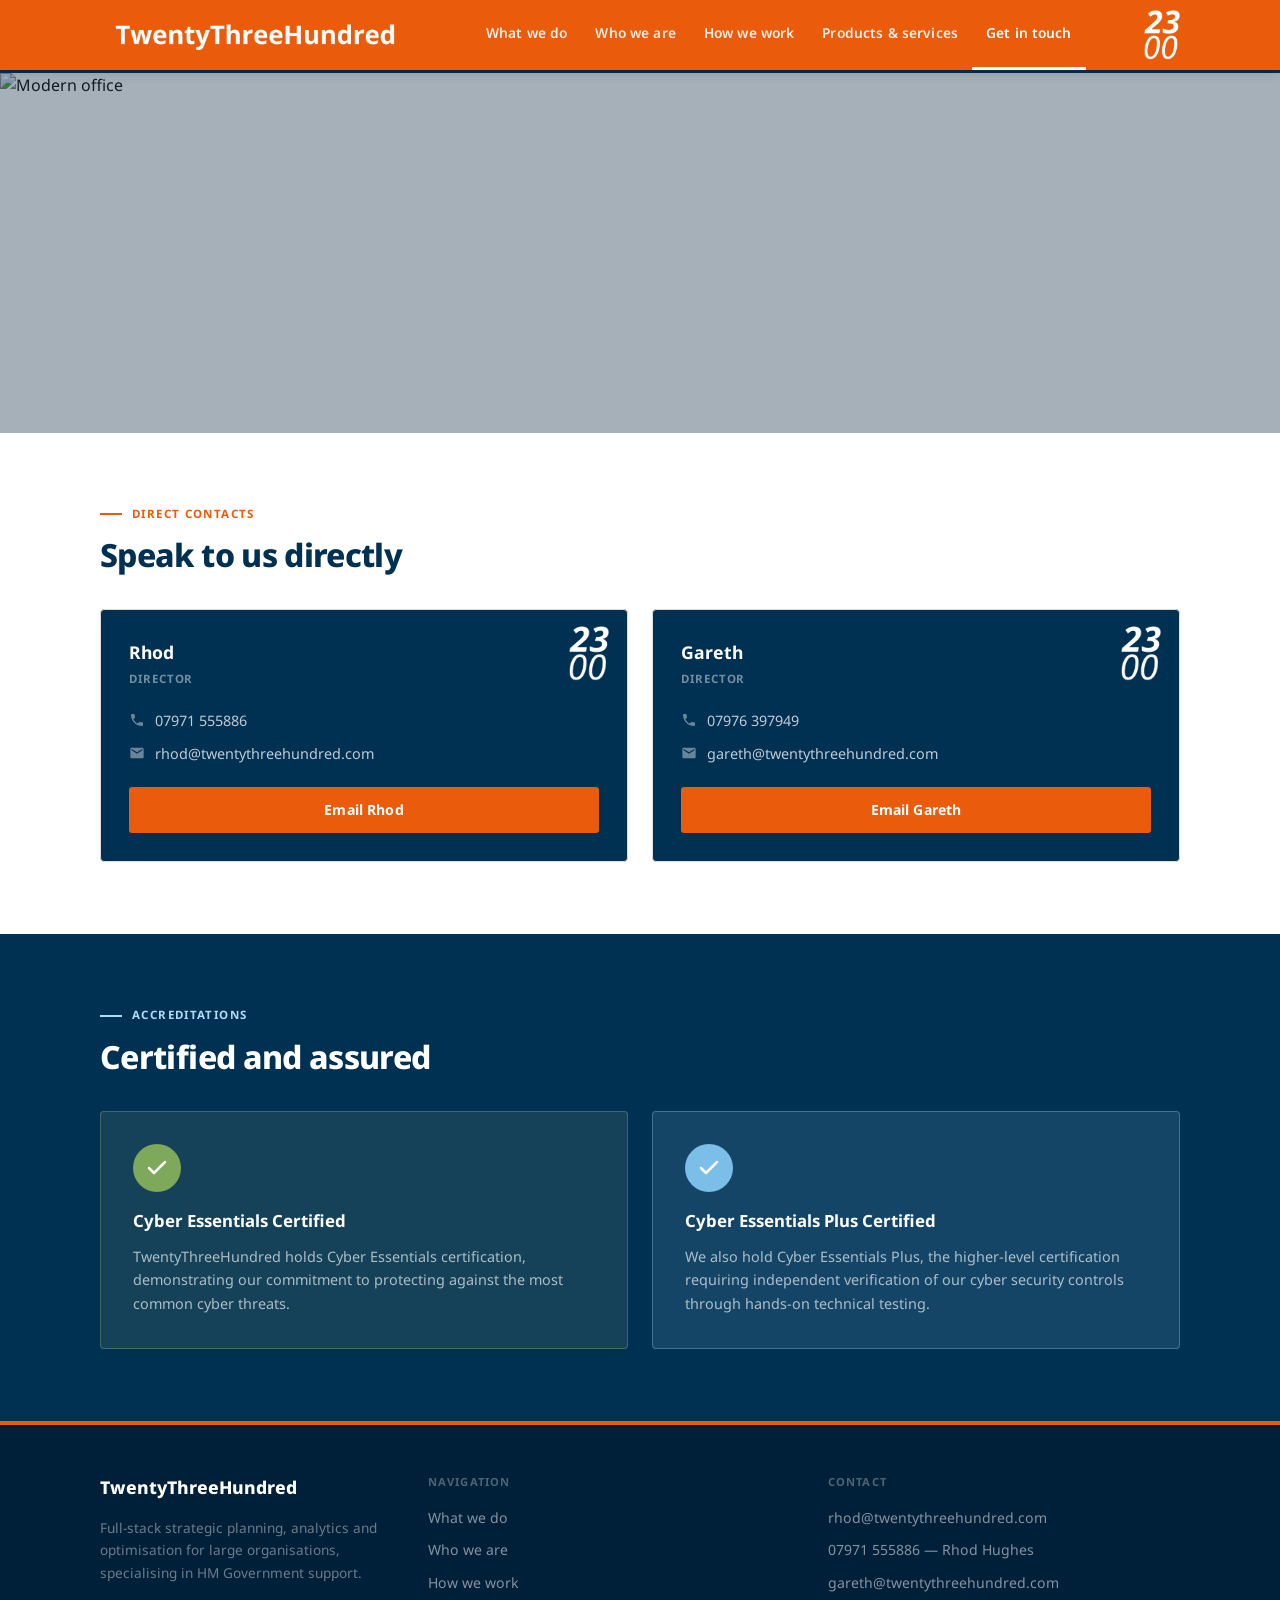
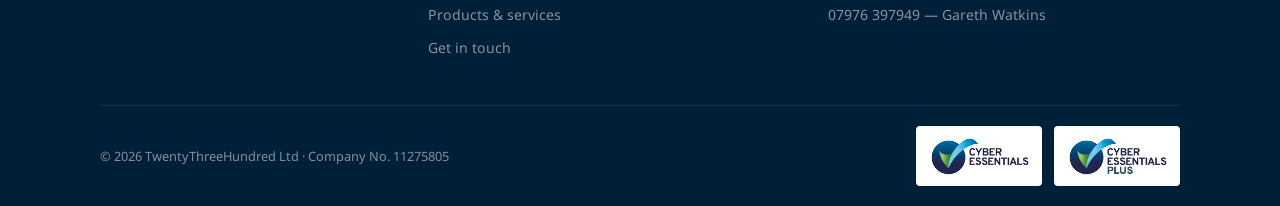
==== commit 1c153d7d: "Increase height of certification images in footer Updated the height of certification images in the " ====
--- a/get-in-touch.html
+++ b/get-in-touch.html
@@ -134,8 +134,8 @@
     <div class="footer-bottom">
       <span>&copy; 2026 TwentyThreeHundred Ltd · Company No. 11275805</span>
             <div class="footer-cert">
-        <img src="cyber-essentials.png" alt="Cyber Essentials Certified" style="height:44px;width:auto;background:white;border-radius:4px;padding:4px 8px;">
-        <img src="cyber-essentials-plus.png" alt="Cyber Essentials Plus Certified" style="height:44px;width:auto;background:white;border-radius:4px;padding:4px 8px;">
+              <img src="cyber-essentials.png" alt="Cyber Essentials Certified" style="height:60px;width:auto;background:white;border-radius:4px;padding:4px 8px;">
+        <img src="cyber-essentials-plus.png" alt="Cyber Essentials Plus Certified" style="height:60px;width:auto;background:white;border-radius:4px;padding:4px 8px;">
       </div>
     </div>
   </div>
